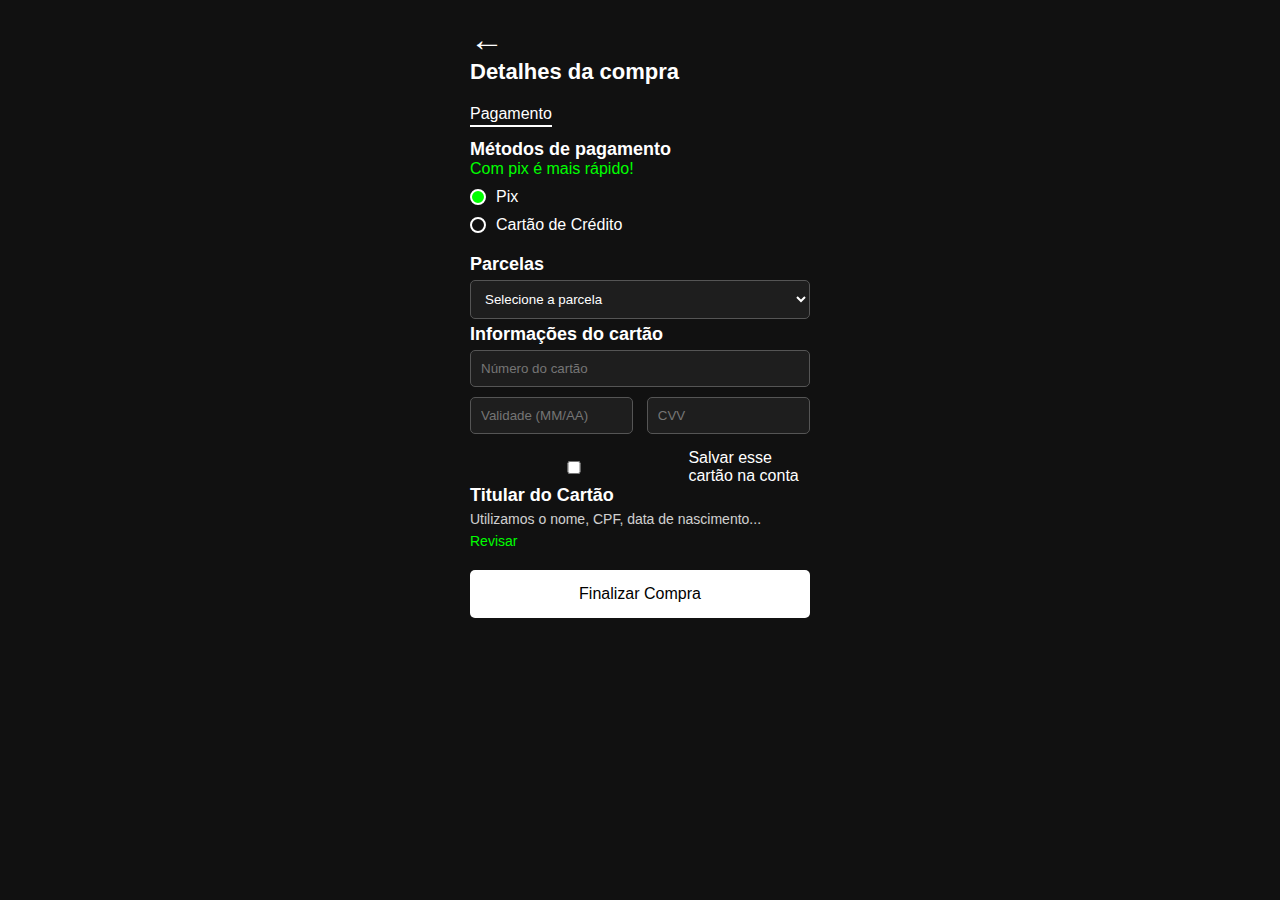
==== checkout/index.html @ b6e285cc "change navigation flux" ====
<!DOCTYPE html>
<html lang="pt-BR">

<head>
    <meta charset="UTF-8">
    <meta name="viewport" content="width=device-width, initial-scale=1.0">
    <link rel="stylesheet" href="styles.css">
</head>

<body>
    <div class="container">
        <header>
            <a href="#" class="back-arrow" onclick="history.back()">←</a>
            <h1>Detalhes da compra</h1>
        </header>

        <div class="tabs">
            <span class="active">Pagamento</span>
        </div>

        <div class="payment-methods">
            <h2>Métodos de pagamento</h2>
            <p class="info">Com pix é mais rápido!</p>
            <div class="radio-group">
                <label>
                    <input type="radio" name="payment" checked>
                    <span class="radio-custom"></span>
                    Pix
                </label>
                <label>
                    <input type="radio" name="payment">
                    <span class="radio-custom"></span>
                    Cartão de Crédito
                </label>
            </div>
        </div>

        <div class="installments">
            <h2>Parcelas</h2>
            <select>
                <option>Selecione a parcela</option>
            </select>
        </div>

        <div class="card-info">
            <h2>Informações do cartão</h2>
            <input type="text" placeholder="Número do cartão">
            <div class="input-group">
                <input type="text" placeholder="Validade (MM/AA)">
                <input type="text" placeholder="CVV">
            </div>
            <label>
                <input type="checkbox">
                Salvar esse cartão na conta
            </label>
        </div>

        <div class="card-holder">
            <h2>Titular do Cartão</h2>
            <p>Utilizamos o nome, CPF, data de nascimento...</p>
            <a href="#" class="revisar">Revisar</a>
        </div>

        <button class="finalizar-btn" onclick="location.href='../home/index.html'">Finalizar Compra</button>
    </div>
</body>

</html>
---- checkout/styles.css ----
/* Reset */
* {
    margin: 0;
    padding: 0;
    box-sizing: border-box;
}

body {
    font-family: Arial, sans-serif;
    background-color: #111;
    color: #fff;
    display: flex;
    align-items: center;
    justify-content: center;
    height: 100vh;
    margin: 0;
}

.container {
    max-width: 380px;
    display: flex;
    flex-direction: column;
    height: 100vh;
    padding: 0px 20px;
}

header {
    margin: 20px 0;
}

.payment-methods input[type="radio"] {
    display: none;
}

.back-arrow {
    text-decoration: none;
    color: white;
    font-size: 34px;
    margin-right: 10px;
}

h1 {
    font-size: 22px;
}

.tabs {
    margin-bottom: 16px;
}

.tabs span {
    margin-right: 20px;
    opacity: 0.6;
}

.tabs .active {
    padding-bottom: 3px;
    opacity: 1;
    border-bottom: 2px solid white;
}

.payment-methods h2,
.installments h2,
.card-info h2,
.card-holder h2 {
    font-size: 18px;
}

.info {
    color: #00ff00;
}

.radio-group {
    display: flex;
    flex-direction: column;
    margin: 10px 0;
}

.radio-group label {
    display: flex;
    align-items: center;
    margin-bottom: 10px;
}

.radio-custom {
    width: 16px;
    height: 16px;
    border: 2px solid white;
    border-radius: 50%;
    display: inline-block;
    margin-right: 10px;
}

.radio-group input[type="radio"]:checked+.radio-custom {
    background-color: #00ff00;
}

.installments select,
.card-info input {
    width: 100%;
    padding: 10px;
    margin: 5px 0;
    background-color: #1e1e1e;
    border: 1px solid #555;
    color: white;
    border-radius: 5px;
}

.input-group {
    display: flex;
    justify-content: space-between;
}

.input-group input {
    width: 48%;
}

.card-info label {
    display: flex;
    align-items: center;
    margin-top: 10px;
}

.card-info input[type="checkbox"] {
    margin-right: 10px;
}

.card-holder p {
    margin: 5px 0;
    font-size: 14px;
    opacity: 0.8;
}

.revisar {
    color: #00ff00;
    text-decoration: none;
    font-size: 14px;
}

.finalizar-btn {
    width: 100%;
    padding: 15px;
    background-color: #ffffff;
    color: black;
    border: none;
    border-radius: 5px;
    margin-top: 20px;
    cursor: pointer;
    font-size: 16px;
}
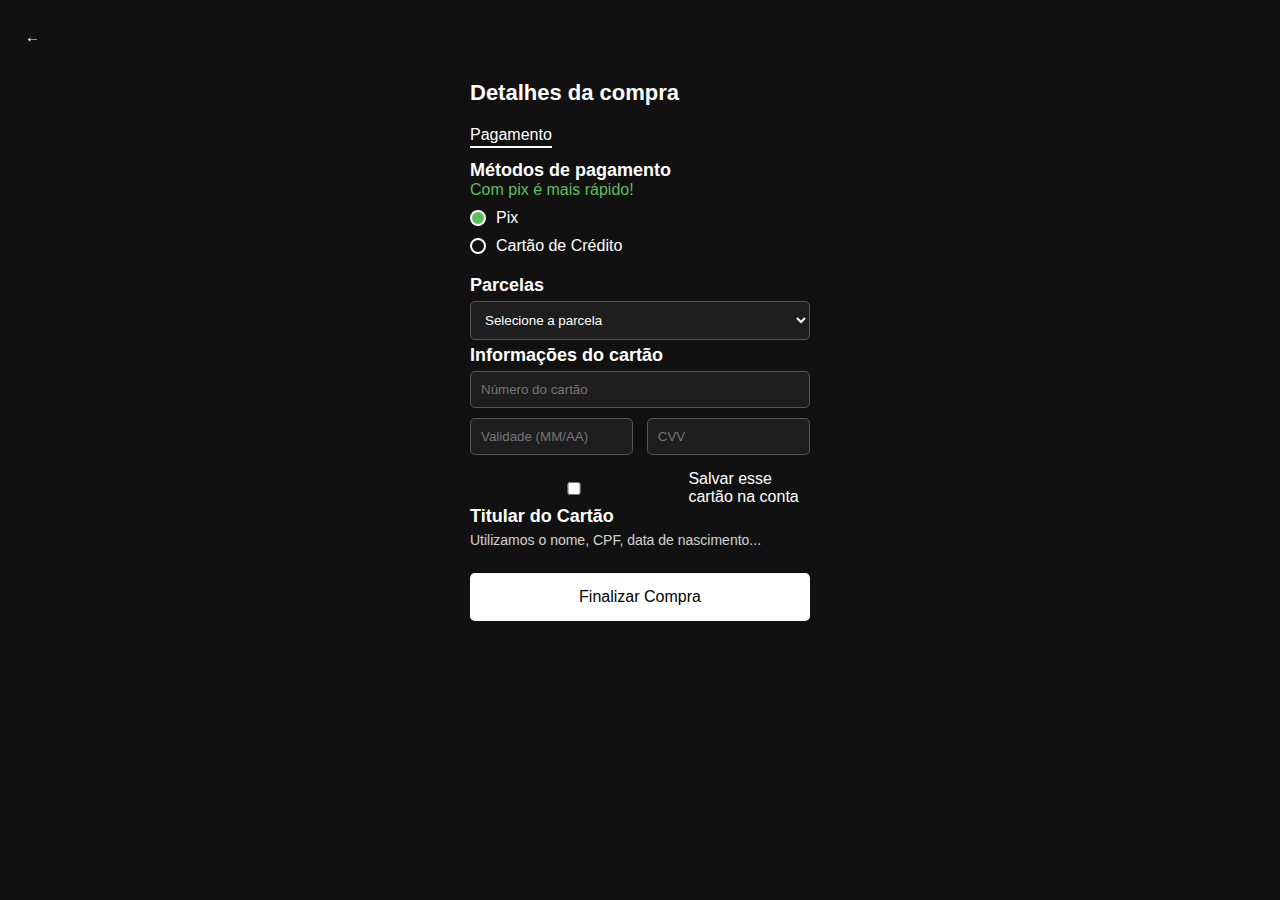
==== commit 4629a927: "fix back button" ====
--- a/checkout/index.html
+++ b/checkout/index.html
@@ -8,9 +8,12 @@
 </head>
 
 <body>
+    <!-- Barra de Navegação Superior -->
+    <iframe src="../backlbar/index.html"
+        style="border: none; width: 100%; height: 65px; position: fixed; top: 0;"></iframe>
+
     <div class="container">
         <header>
-            <a href="#" class="back-arrow" onclick="history.back()">←</a>
             <h1>Detalhes da compra</h1>
         </header>
 
@@ -58,7 +61,6 @@
         <div class="card-holder">
             <h2>Titular do Cartão</h2>
             <p>Utilizamos o nome, CPF, data de nascimento...</p>
-            <a href="#" class="revisar">Revisar</a>
         </div>
 
         <button class="finalizar-btn" onclick="location.href='../home/index.html'">Finalizar Compra</button>
--- a/checkout/styles.css
+++ b/checkout/styles.css
@@ -16,6 +16,11 @@
     margin: 0;
 }
 
+header {
+    margin-top: 80px;
+    margin-bottom: 20px;
+}
+
 .container {
     max-width: 380px;
     display: flex;
@@ -24,19 +29,8 @@
     padding: 0px 20px;
 }
 
-header {
-    margin: 20px 0;
-}
-
 .payment-methods input[type="radio"] {
     display: none;
-}
-
-.back-arrow {
-    text-decoration: none;
-    color: white;
-    font-size: 34px;
-    margin-right: 10px;
 }
 
 h1 {
@@ -66,7 +60,7 @@
 }
 
 .info {
-    color: #00ff00;
+    color: #5fbd5f;
 }
 
 .radio-group {
@@ -91,7 +85,7 @@
 }
 
 .radio-group input[type="radio"]:checked+.radio-custom {
-    background-color: #00ff00;
+    background-color: #5fbd5f;
 }
 
 .installments select,
@@ -130,12 +124,6 @@
     opacity: 0.8;
 }
 
-.revisar {
-    color: #00ff00;
-    text-decoration: none;
-    font-size: 14px;
-}
-
 .finalizar-btn {
     width: 100%;
     padding: 15px;
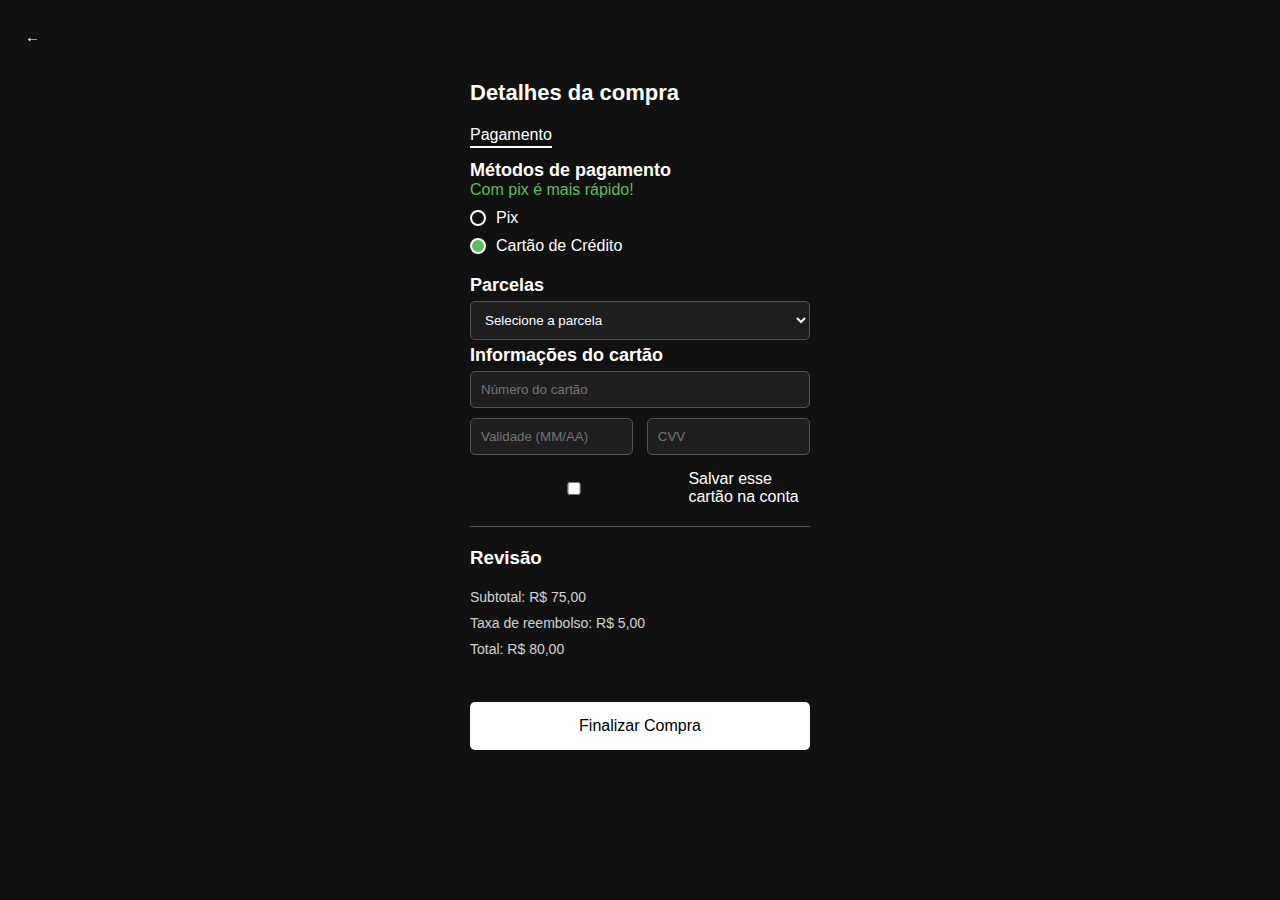
==== commit 924e0e66: "add value review on checkout" ====
--- a/checkout/index.html
+++ b/checkout/index.html
@@ -26,12 +26,12 @@
             <p class="info">Com pix é mais rápido!</p>
             <div class="radio-group">
                 <label>
-                    <input type="radio" name="payment" checked>
+                    <input type="radio" name="payment">
                     <span class="radio-custom"></span>
                     Pix
                 </label>
                 <label>
-                    <input type="radio" name="payment">
+                    <input type="radio" name="payment" checked>
                     <span class="radio-custom"></span>
                     Cartão de Crédito
                 </label>
@@ -42,6 +42,9 @@
             <h2>Parcelas</h2>
             <select>
                 <option>Selecione a parcela</option>
+                <option>1X</option>
+                <option>2X</option>
+                <option>3X</option>
             </select>
         </div>
 
@@ -58,9 +61,15 @@
             </label>
         </div>
 
-        <div class="card-holder">
-            <h2>Titular do Cartão</h2>
-            <p>Utilizamos o nome, CPF, data de nascimento...</p>
+        <div class="details">
+            <h3>Revisão</h3>
+
+            <p>Subtotal: R$ 75,00</p>
+            <p>Taxa de reembolso: R$ 5,00</p>
+
+            <div class="total">
+                <p>Total: R$ 80,00</p>
+            </div>
         </div>
 
         <button class="finalizar-btn" onclick="location.href='../home/index.html'">Finalizar Compra</button>
--- a/checkout/styles.css
+++ b/checkout/styles.css
@@ -134,4 +134,23 @@
     margin-top: 20px;
     cursor: pointer;
     font-size: 16px;
+}
+
+.details {
+    display: flex;
+    flex-direction: column;
+    justify-content: space-between;
+    margin-top: 20px;
+    border-top: 1px solid #555;
+    padding: 20px 0;
+}
+
+.details p {
+    margin: 5px 0;
+    font-size: 14px;
+    opacity: 0.8;
+}
+
+.details h3 {
+    margin-bottom: 15px;
 }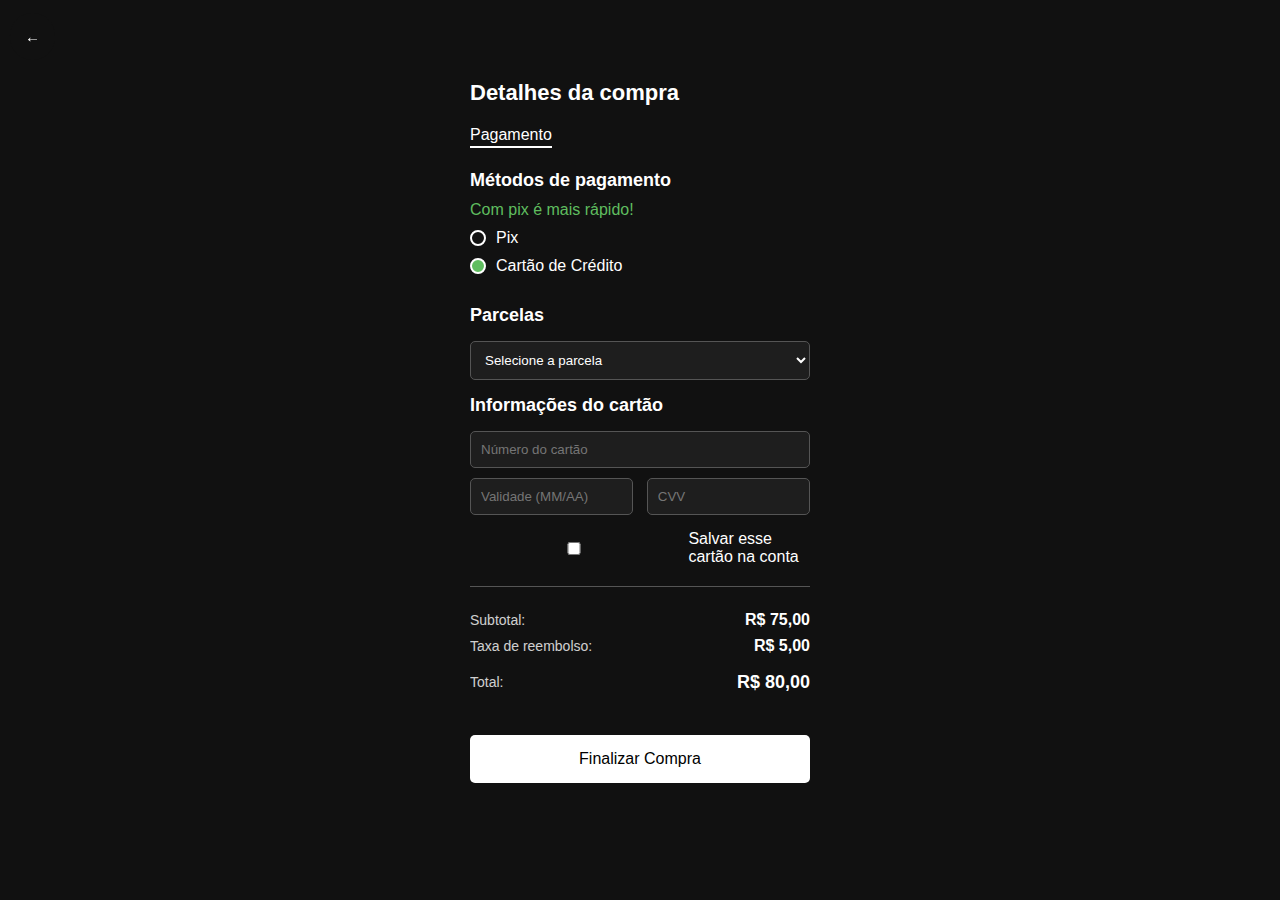
==== commit 234df557: "adjust details style on checkout" ====
--- a/checkout/index.html
+++ b/checkout/index.html
@@ -62,14 +62,19 @@
         </div>
 
         <div class="details">
-            <h3>Revisão</h3>
 
-            <p>Subtotal: R$ 75,00</p>
-            <p>Taxa de reembolso: R$ 5,00</p>
+            <div class="item">
+                <p>Subtotal:</p> <span class="highlight">R$ 75,00</span>
+            </div>
 
-            <div class="total">
-                <p>Total: R$ 80,00</p>
+            <div class="item">
+                <p>Taxa de reembolso:</p> <span class="highlight">R$ 5,00</span>
             </div>
+
+            <div class="item total">
+                <p>Total:</p> <span class="highlight">R$ 80,00</span>
+            </div>
+
         </div>
 
         <button class="finalizar-btn" onclick="location.href='../home/index.html'">Finalizar Compra</button>
--- a/checkout/styles.css
+++ b/checkout/styles.css
@@ -57,6 +57,7 @@
 .card-info h2,
 .card-holder h2 {
     font-size: 18px;
+    margin: 10px 0;
 }
 
 .info {
@@ -153,4 +154,23 @@
 
 .details h3 {
     margin-bottom: 15px;
+}
+
+.details .item {
+    display: flex;
+    align-items: center;
+    justify-content: space-between;
+}
+
+.item .highlight {
+    font-weight: bolder;
+    color: white;
+}
+
+.total {
+    margin-top: 10px;
+}
+
+.total .highlight {
+    font-size: large;
 }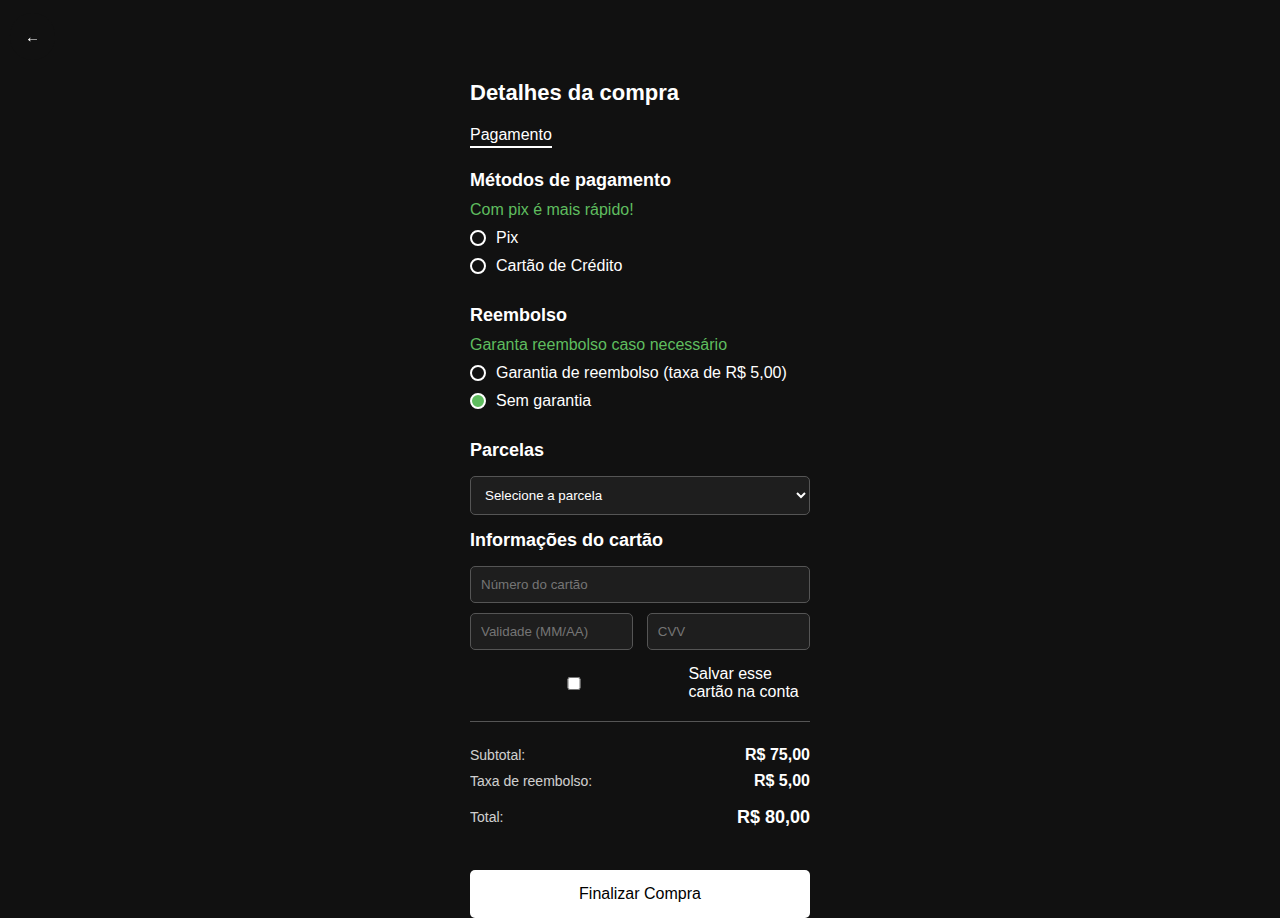
==== commit 2be74c94: "add discount section on checkout" ====
--- a/checkout/index.html
+++ b/checkout/index.html
@@ -34,6 +34,23 @@
                     <input type="radio" name="payment" checked>
                     <span class="radio-custom"></span>
                     Cartão de Crédito
+                </label>
+            </div>
+        </div>
+
+        <div class="discount">
+            <h2>Reembolso</h2>
+            <p class="info">Garanta reembolso caso necessário</p>
+            <div class="radio-group">
+                <label>
+                    <input type="radio" name="payment">
+                    <span class="radio-custom"></span>
+                    Garantia de reembolso (taxa de R$ 5,00)
+                </label>
+                <label>
+                    <input type="radio" name="payment" checked>
+                    <span class="radio-custom"></span>
+                    Sem garantia
                 </label>
             </div>
         </div>
--- a/checkout/styles.css
+++ b/checkout/styles.css
@@ -29,7 +29,7 @@
     padding: 0px 20px;
 }
 
-.payment-methods input[type="radio"] {
+input[type="radio"] {
     display: none;
 }
 
@@ -52,6 +52,7 @@
     border-bottom: 2px solid white;
 }
 
+.discount h2,
 .payment-methods h2,
 .installments h2,
 .card-info h2,
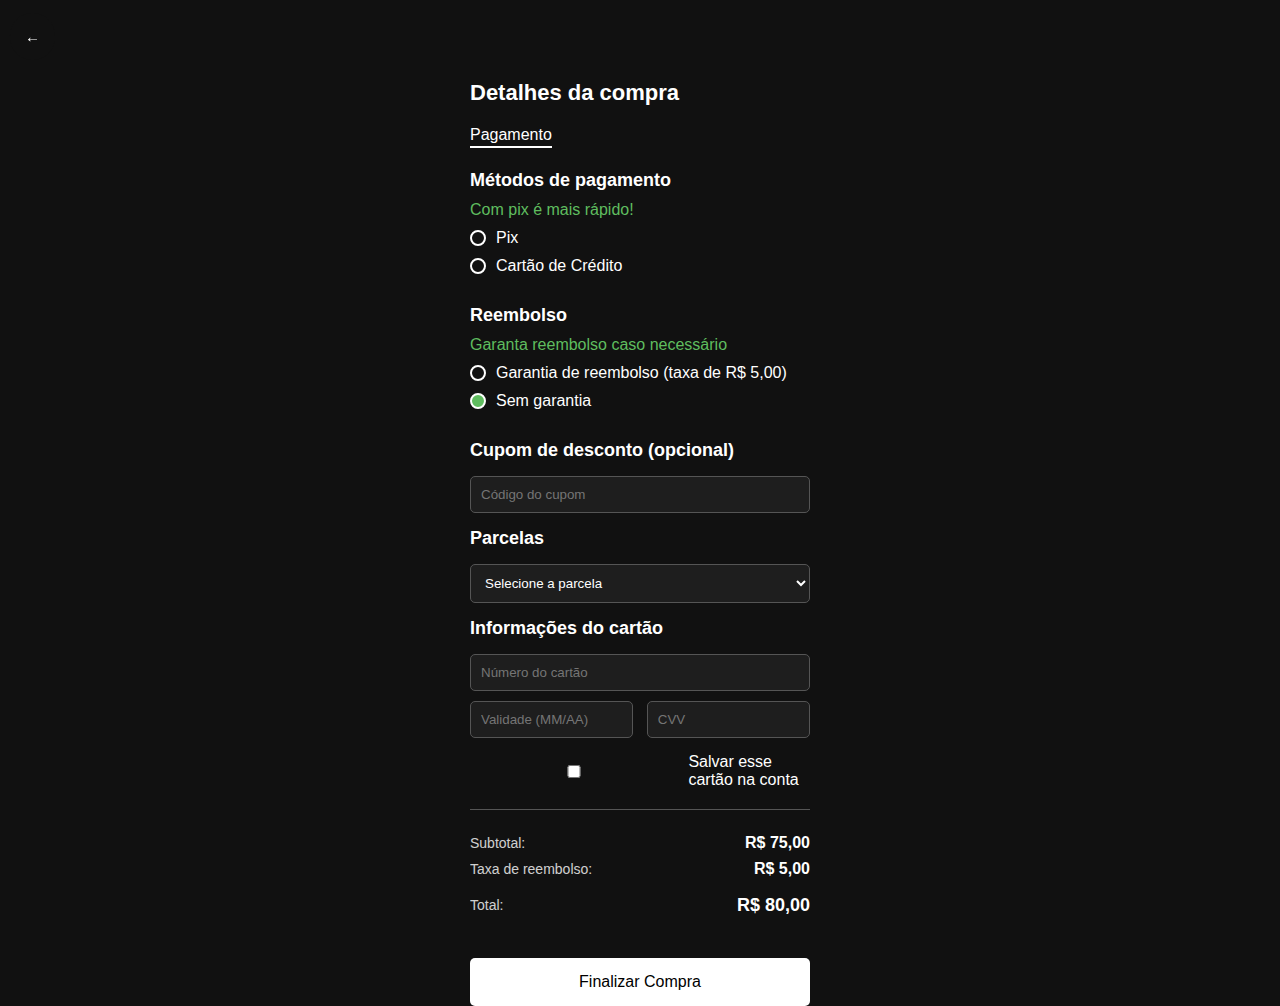
==== commit 9ff0b9cf: "add discount options" ====
--- a/checkout/index.html
+++ b/checkout/index.html
@@ -38,7 +38,7 @@
             </div>
         </div>
 
-        <div class="discount">
+        <div class="refund">
             <h2>Reembolso</h2>
             <p class="info">Garanta reembolso caso necessário</p>
             <div class="radio-group">
@@ -53,6 +53,11 @@
                     Sem garantia
                 </label>
             </div>
+        </div>
+
+        <div class="discount">
+            <h2>Cupom de desconto (opcional)</h2>
+            <input type="text" placeholder="Código do cupom">
         </div>
 
         <div class="installments">
--- a/checkout/styles.css
+++ b/checkout/styles.css
@@ -52,6 +52,7 @@
     border-bottom: 2px solid white;
 }
 
+.refund h2,
 .discount h2,
 .payment-methods h2,
 .installments h2,
@@ -91,6 +92,7 @@
 }
 
 .installments select,
+.discount input,
 .card-info input {
     width: 100%;
     padding: 10px;
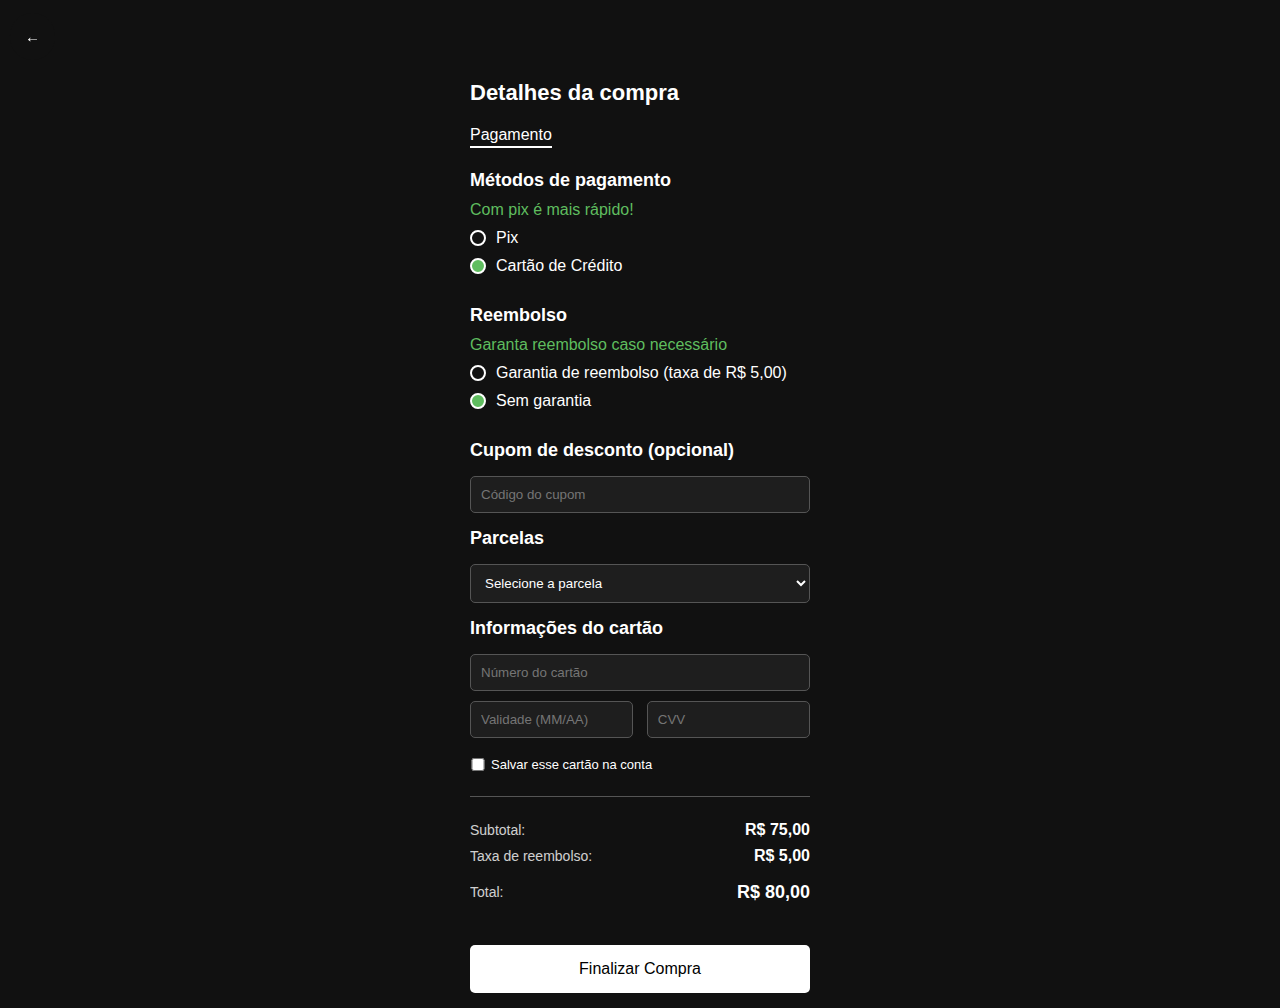
==== commit ecc017bd: "fix last details on checkout" ====
--- a/checkout/index.html
+++ b/checkout/index.html
@@ -43,12 +43,12 @@
             <p class="info">Garanta reembolso caso necessário</p>
             <div class="radio-group">
                 <label>
-                    <input type="radio" name="payment">
+                    <input type="radio" name="refun">
                     <span class="radio-custom"></span>
                     Garantia de reembolso (taxa de R$ 5,00)
                 </label>
                 <label>
-                    <input type="radio" name="payment" checked>
+                    <input type="radio" name="refund" checked>
                     <span class="radio-custom"></span>
                     Sem garantia
                 </label>
--- a/checkout/styles.css
+++ b/checkout/styles.css
@@ -12,7 +12,6 @@
     display: flex;
     align-items: center;
     justify-content: center;
-    height: 100vh;
     margin: 0;
 }
 
@@ -25,7 +24,6 @@
     max-width: 380px;
     display: flex;
     flex-direction: column;
-    height: 100vh;
     padding: 0px 20px;
 }
 
@@ -116,10 +114,16 @@
     display: flex;
     align-items: center;
     margin-top: 10px;
+    font-size: small;
 }
 
 .card-info input[type="checkbox"] {
-    margin-right: 10px;
+    background-color: blue;
+    width: 16px;
+}
+
+.card-info input[type="checkbox"] {
+    margin-right: 5px;
 }
 
 .card-holder p {
@@ -136,6 +140,7 @@
     border: none;
     border-radius: 5px;
     margin-top: 20px;
+    margin-bottom: 15px;
     cursor: pointer;
     font-size: 16px;
 }
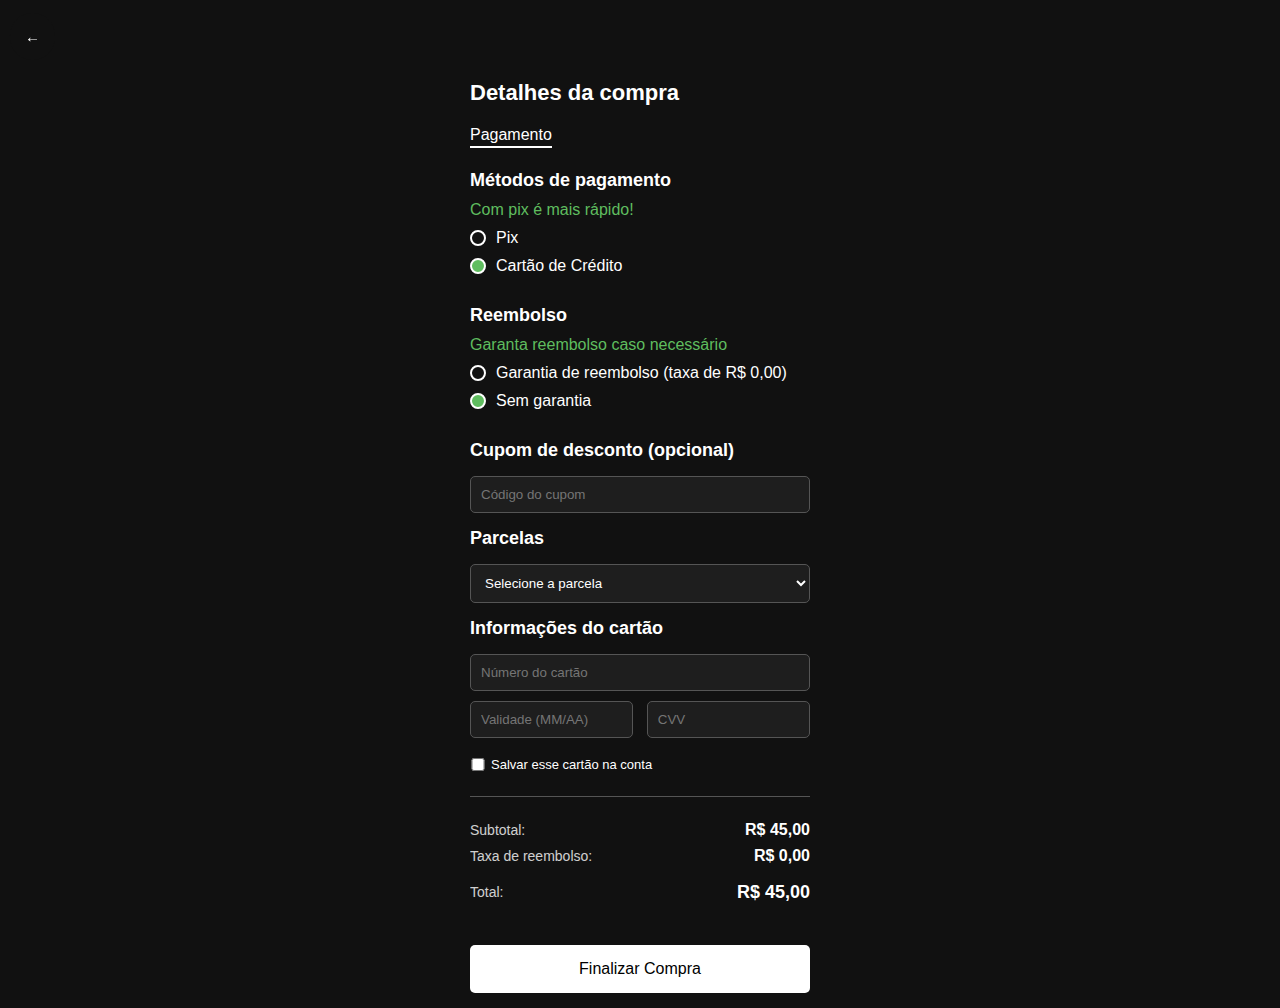
==== commit af0ac51f: "modify prices" ====
--- a/checkout/index.html
+++ b/checkout/index.html
@@ -45,7 +45,7 @@
                 <label>
                     <input type="radio" name="refun">
                     <span class="radio-custom"></span>
-                    Garantia de reembolso (taxa de R$ 5,00)
+                    Garantia de reembolso (taxa de R$ 0,00)
                 </label>
                 <label>
                     <input type="radio" name="refund" checked>
@@ -86,15 +86,15 @@
         <div class="details">
 
             <div class="item">
-                <p>Subtotal:</p> <span class="highlight">R$ 75,00</span>
+                <p>Subtotal:</p> <span class="highlight">R$ 45,00</span>
             </div>
 
             <div class="item">
-                <p>Taxa de reembolso:</p> <span class="highlight">R$ 5,00</span>
+                <p>Taxa de reembolso:</p> <span class="highlight">R$ 0,00</span>
             </div>
 
             <div class="item total">
-                <p>Total:</p> <span class="highlight">R$ 80,00</span>
+                <p>Total:</p> <span class="highlight">R$ 45,00</span>
             </div>
 
         </div>
